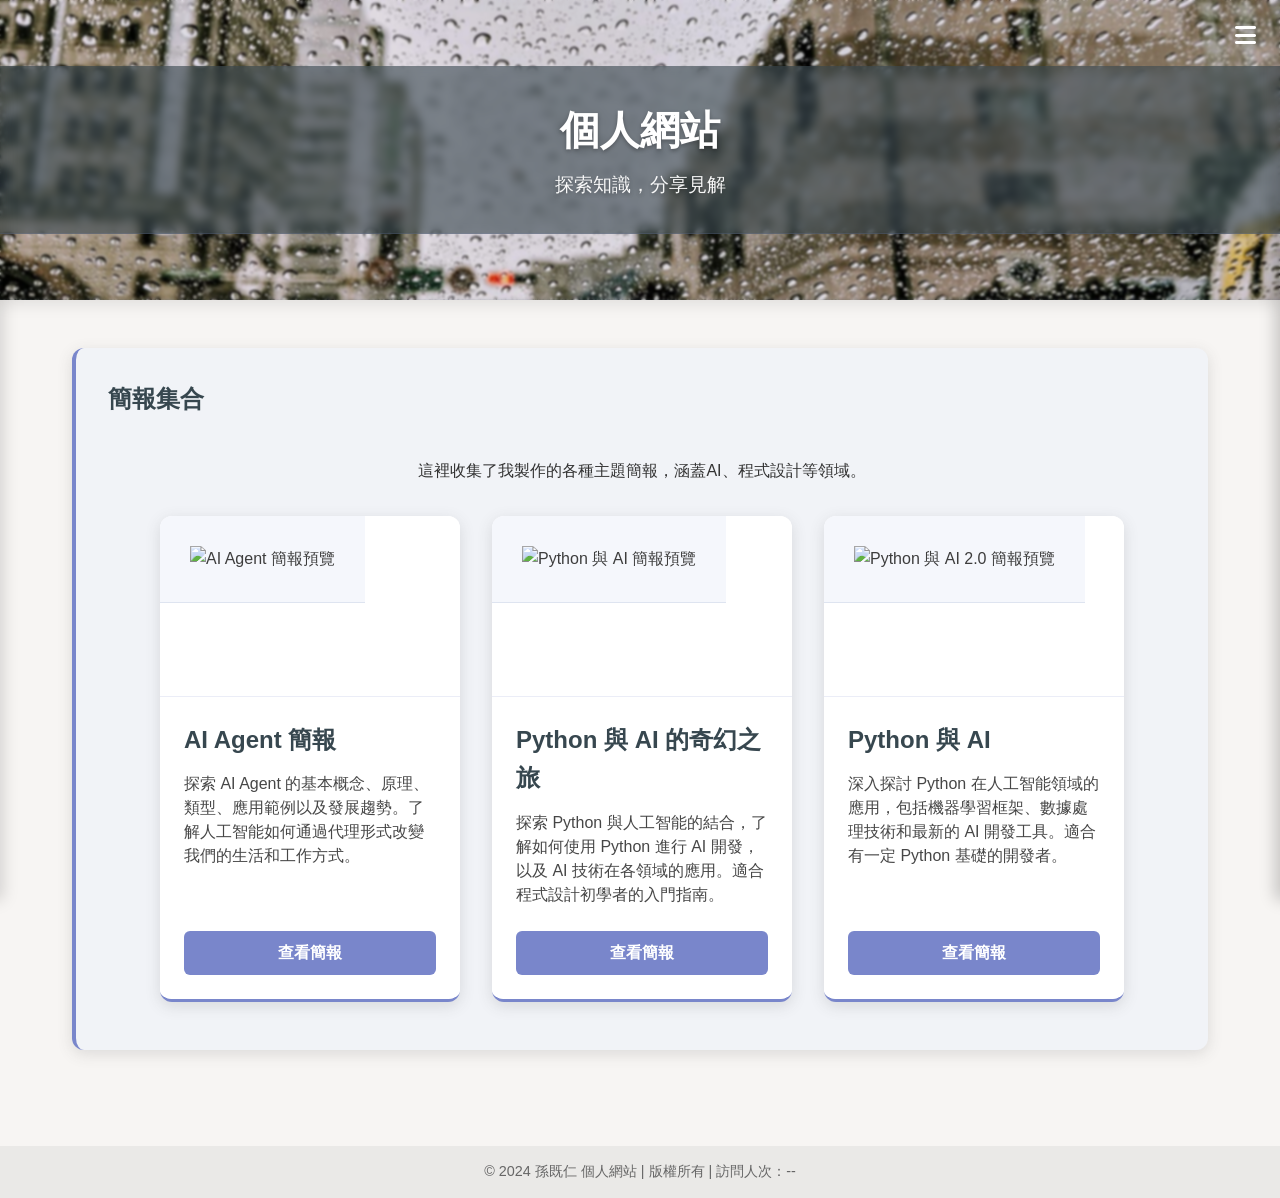
==== index.html @ dba89204 "重構css" ====
<!DOCTYPE html>
<html lang="zh-TW">
<head>
    <meta charset="UTF-8">
    <meta name="viewport" content="width=device-width, initial-scale=1.0">
    <link data-rh="true" rel="icon" href="https://avatars.githubusercontent.com/u/67739845?v=4">
    <title>個人網站 | 首頁</title>
    
    <!-- 核心腳本優先載入 -->
    <script src="script/analytics/ga-init.js"></script>
    
    <!-- Firebase SDK -->
    <script src="https://www.gstatic.com/firebasejs/9.22.0/firebase-app-compat.js"></script>
    <script src="https://www.gstatic.com/firebasejs/9.22.0/firebase-database-compat.js"></script>
    
    <!-- Firebase配置和初始化 -->
    <script src="config/firebase-config.js"></script>
    <script src="script/firebase/firebase-init.js"></script>
    <script src="script/firebase/visitor-counter.js"></script>
    <script src="script/firebase/blog-loader-firebase.js"></script>
    
    <!-- CSS樣式表 -->
    <link rel="stylesheet" href="https://cdnjs.cloudflare.com/ajax/libs/font-awesome/6.4.0/css/all.min.css">
    <!-- 結構化CSS主文件 -->
    <link rel="stylesheet" href="style/main.css">
</head>
<body>
    <div class="page-transition-overlay"></div>
    
    <!-- 添加小屏幕侧边栏覆盖层 -->
    <div class="mobile-sidebar-overlay"></div>
    
    <div id="sidebar">
        <!-- 用戶資訊區塊 -->
        <div class="user-profile">
            <div class="user-avatar-container">
                <img src="images/profile/avatar.jpg" alt="用戶頭像" class="user-avatar">
                <!-- <span class="notification-badge">3</span> -->
            </div>
            <div class="user-name">孫既仁</div>
            <!-- 添加側邊欄關閉按鈕 -->
            <button id="sidebarClose"><i class="fa fa-times"></i></button>
        </div>
        <!-- 側邊欄菜單 -->
        <div class="sidebar-menu">
            <a href="#" class="sidebar-item active" data-section="presentations"><i class="fa fa-desktop"></i>簡報</a>
            <a href="#" class="sidebar-item" data-section="projects"><i class="fa fa-code"></i>專案</a>
            <a href="#" class="sidebar-item" data-section="blog"><i class="fa fa-pencil"></i>部落格</a>
            <a href="#" class="sidebar-item" data-section="playground"><i class="fa fa-flask"></i>AI 實驗室</a>
            <a href="#" class="sidebar-item" data-section="about"><i class="fa fa-user"></i>關於我</a>
            <a href="#" class="sidebar-item" data-section="skills"><i class="fa fa-star"></i>專業技能</a>
            <a href="#" class="sidebar-item" data-section="resources"><i class="fa fa-book"></i>網路資源</a>
        </div>
        
        <!-- 主題切換器移至側邊欄底部 -->
        <div class="theme-switcher">
            <div class="theme-option active" data-theme="default" title="藍紫主題"></div>
            <div class="theme-option" data-theme="dark" title="深色主題"></div>
            <div class="theme-option" data-theme="green" title="綠色主題"></div>
            <div class="theme-option" data-theme="ocean" title="海洋主題"></div>
            <div class="theme-option" data-theme="warm" title="暖色主題"></div>
        </div>
    </div>

    <div id="mainContent">
        <header class="header-container">
            <!-- 菜單按鈕保持 hamburger 圖標 -->
            <button id="menuToggle"><i class="fa fa-bars"></i></button>
            <img src="images/banners/header-bg.jpg" alt="header背景圖片" class="banner-image">
            <div class="header-content">
                <h1>個人網站</h1>
                <p class="subtitle">探索知識，分享見解</p>
            </div>
        </header>
        
        <div class="container">
            <!-- 簡報區塊 -->
            <div class="section active" id="presentations">
                <h2 class="section-title">簡報集合</h2>
                <p style="text-align: center; margin-bottom: 2rem;">這裡收集了我製作的各種主題簡報，涵蓋AI、程式設計等領域。</p>
                <div class="slides-grid">
                    <!-- AI Agent 簡報卡片 -->
                    <div class="slide-card">
                        <div class="card-preview">
                            <img src="https://cdn-icons-png.flaticon.com/512/8637/8637099.png" alt="AI Agent 簡報預覽">
                            <div class="card-overlay"></div>
                        </div>
                        <div class="card-content">
                            <h2 class="card-title">AI Agent 簡報</h2>
                            <p class="card-description">探索 AI Agent 的基本概念、原理、類型、應用範例以及發展趨勢。了解人工智能如何通過代理形式改變我們的生活和工作方式。</p>
                            <a href="slides/aiagent/" class="card-link">查看簡報</a>
                        </div>
                    </div>
                    
                    <!-- Python 與 AI 簡報卡片 -->
                    <div class="slide-card">
                        <div class="card-preview">
                            <img src="https://cdn-icons-png.flaticon.com/512/5968/5968350.png" alt="Python 與 AI 簡報預覽">
                            <div class="card-overlay"></div>
                        </div>
                        <div class="card-content">
                            <h2 class="card-title">Python 與 AI 的奇幻之旅</h2>
                            <p class="card-description">探索 Python 與人工智能的結合，了解如何使用 Python 進行 AI 開發，以及 AI 技術在各領域的應用。適合程式設計初學者的入門指南。</p>
                            <a href="slides/talk-python-ai/" class="card-link">查看簡報</a>
                        </div>
                    </div>
                    
                    <!-- Python 與 AI 2.0 簡報卡片 -->
                    <div class="slide-card">
                        <div class="card-preview">
                            <img src="https://cdn-icons-png.flaticon.com/512/5968/5968350.png" alt="Python 與 AI 2.0 簡報預覽">
                            <div class="card-overlay"></div>
                        </div>
                        <div class="card-content">
                            <h2 class="card-title">Python 與 AI</h2>
                            <p class="card-description">深入探討 Python 在人工智能領域的應用，包括機器學習框架、數據處理技術和最新的 AI 開發工具。適合有一定 Python 基礎的開發者。</p>
                            <a href="slides/talk-python-ai-2" class="card-link">查看簡報</a>
                        </div>
                    </div>
                </div>
            </div>
            
            <!-- 專案展示區塊 -->
            <div class="section" id="projects">
                <h2 class="section-title">專案展示</h2>
                <p style="text-align: center; margin-bottom: 2rem;">這裡展示了我的開發專案，包括前後端、AI應用等多種類型。</p>
                <div class="projects-grid">
                    <!-- 專案卡片範例 -->
                    <div class="project-card">
                        <div class="card-preview">
                            <img src="projects/images/personal-web.png" alt="網站開發專案">
                            <div class="card-overlay"></div>
                        </div>
                        <div class="card-content">
                            <h2 class="card-title">個人網站開發</h2>
                            <p class="card-description">使用html、css和javascript開發的響應式個人網站，包含多個功能頁面和互動元素。</p>
                            <p><small>技術：html/css, javascript</small></p>
                            <a href="https://sjenwork.github.io/" class="card-link">查看專案</a>
                        </div>
                    </div>
                    
                    <!-- rag專案卡片 -->
                    <div class="project-card">
                        <div class="card-preview">
                            <img src="projects/images/RAG.png" alt="rag檢索增強生成專案">
                            <div class="card-overlay"></div>
                        </div>
                        <div class="card-content">
                            <h2 class="card-title">RAG 檢索增強生成系統</h2>
                            <p class="card-description">結合向量資料庫庫與大型語言模型的問答系統，規劃能夠讓使用者自行新增主題，上傳文件，進行提問。</p>
                            <p class="project-status"><span class="status-badge in-progress">開發中</span> 目前僅有前端頁面，後端持續開發中。</p>
                            <p><small>技術：Vector DB, LLM, React, Next.js, Tailwind CSS, Python, FastAPI</small></p>
                            <a href="projects/rag-qa-system/" class="card-link">查看專案</a>
                        </div>
                    </div>
                    
                    
                    <!-- 儀表板專案卡片 -->
                    <div class="project-card">
                        <div class="card-preview">
                            <img src="projects/images/dashboard.png" alt="數據儀表板專案">
                            <div class="card-overlay"></div>
                        </div>
                        <div class="card-content">
                            <h2 class="card-title">互動式數據儀表板</h2>
                            <p class="card-description">從需求端角度出發，為化學雲專案測試開發展示用，從展示應用功能上簡要說明完成後的效益。</p>
                            <p><small>技術：Responsive Design, HTML/CSS, JavaScript, Bootstrap 5, Chart.js</small></p>
                            <a href="projects/dashbroad" class="card-link">查看專案</a>
                        </div>
                    </div>
                </div>
            </div>
            
            <!-- 部落格文章區塊 -->
            <div class="section" id="blog">
                <h2 class="section-title">部落格文章</h2>
                <p style="text-align: center; margin-bottom: 2rem;">這裡會有我的學習筆記與心得，記錄我的知識探索歷程。</p>
                <div class="blog-grid">
                    <!-- 部落格文章卡片將從blog.json動態加載 -->
                </div>
            </div>
            
            <!-- AI 實驗室區塊 -->
            <div class="section" id="playground">
                <h2 class="section-title">AI 實驗室</h2>
                <p style="text-align: center; margin-bottom: 2rem;">這裡提供了一系列 AI 功能的互動式演示，讓你體驗人工智能的魅力。</p>
                
                <div class="playground-container">
                    <!-- 文本生成實驗 -->
                    <div class="playground-card">
                        <h3 class="playground-title">文本生成</h3>
                        <div class="playground-content">
                            <p>輸入提示詞，讓 AI 為你生成創意文本。</p>
                            <div class="playground-control">
                                <textarea class="playground-input" placeholder="輸入一個提示詞，例如：寫一首關於人工智能的短詩..." rows="3"></textarea>
                                <button class="playground-button" data-function="text-generation">生成</button>
                            </div>
                            <div class="playground-result">
                                <div class="result-placeholder">AI 生成的內容將顯示在這裡...</div>
                                <div class="result-content" style="display: none;"></div>
                            </div>
                        </div>
                    </div>
                    

                </div>
                
                <div class="playground-disclaimer">
                    <p><i class="fa fa-info-circle"></i> 注意：這些 AI 功能僅供演示和學習目的，實際效果可能因模型和網絡狀況而異。</p>
                </div>
            </div>
            
            <!-- 學習資源區塊 -->
            <div class="section" id="resources">
                <h2 class="section-title">推薦資源</h2>
                <p style="text-align: center; margin-bottom: 2rem;">這裡匯集了我有興趣的網路資源，歡迎大家一起來探索！</p>
                <div class="resources-grid">
                    <!-- 資源項目將從JSON文件動態加載 -->
                </div>
            </div>
            
            <!-- 關於我區塊 -->
            <div class="section" id="about">
                <h2 class="section-title">關於我</h2>
                <div class="profile">
                    <img src="images/profile/avatar.jpg" alt="個人照片" class="profile-image">
                    <h3 style="font-size: 1.8rem; margin-bottom: 1rem;">孫既仁</h3>
                    <p style="font-size: 1.2rem; opacity: 0.8; margin-bottom: 1.5rem;">AI 開發者 | Web 開發者 | 技術講師</p>
                </div>
                
                <div class="about-content">
                    <!-- 聯絡資訊將從contact.json動態加載 -->
                </div>
            </div>

            <!-- 技能區塊 -->
            <div class="section" id="skills">
                <h2 class="section-title">專業技能</h2>
                <p style="text-align: center; margin-bottom: 2rem;">這裡展示了我專精的技術領域和相關技能。</p>
                <div id="skills-container" class="skill-grid">
                    <!-- 技能項目將從JSON文件動態加載 -->
                </div>
            </div>
        </div>
        
        <footer>
            <p>&copy; 2024 孫既仁 個人網站 | 版權所有 | 訪問人次：<span class="visitor-count">--</span></p>
        </footer>
    </div>
    
    <div class="construction-notice">
        <div class="notice-content">
            <i class="fa fa-exclamation-triangle"></i>
            <h2>網站建置中</h2>
            <p>親愛的訪客，本網站目前正在建置中，部分功能暫時不可用。</p>
            <p>我們正在努力完善網站內容，感謝您的耐心等待。</p>
            <button class="notice-close">我知道了</button>
        </div>
    </div>

    <!-- 資源詳情側邊欄 -->
    <div id="resourceSidebar" class="resource-sidebar">
        <div class="resource-sidebar-header">
            <button id="resourceSidebarClose" class="resource-close-btn"><i class="fa fa-times"></i></button>
            <div class="resource-header-content">
                <div id="resourceIcon" class="resource-sidebar-icon">
                    <i class="fas fa-book"></i>
                </div>
                <h2 id="resourceTitle" class="resource-sidebar-title">資源標題</h2>
            </div>
        </div>
        <div class="resource-sidebar-content">
            <div id="resourceDescription" class="resource-sidebar-description">
                資源描述內容將顯示在這裡...
            </div>
            
            <div id="resourceLink" class="resource-sidebar-link-container">
                <a href="#" target="_blank" class="resource-sidebar-link">
                    <i class="fas fa-external-link-alt"></i> 打開連結
                </a>
            </div>
            
            <div id="subItemsContainer" class="resource-subitems-container">
                <h3>相關內容</h3>
                <div id="subItemsList" class="resource-subitems-list">
                    <!-- 子項目將在此動態生成 -->
                </div>
            </div>
        </div>
    </div>
    
    <!-- 遮罩層 -->
    <div id="sidebarOverlay" class="sidebar-overlay"></div>

    <!-- 腳本加載順序非常重要！ -->
    <!-- 側邊欄腳本必須優先載入 -->
    <script src="script/sidebar/main-menu/sidebar-menu.js"></script>
    
    <!-- 核心腳本 -->
    <script src="script/core/app.js"></script>
    
    <!-- 資源側邊欄 -->
    <script src="script/sidebar/resource/resource-sidebar.js"></script>

    <!-- 互動腳本 -->
    <script src="script/interaction/input/mobile-gestures.js"></script>
    <script src="script/interaction/input/keyboard-shortcuts.js"></script>

    <!-- 分析腳本 -->
    <script src="script/analytics/analytics.js"></script>
    <script src="script/analytics/user-behavior.js"></script>

    <!-- UI腳本 -->
    <script src="script/ui/scroll-effects/scroll-detection.js"></script>
    <script src="script/ui/construction.js"></script>
    <script src="script/ui/themes.js"></script>
    
    <!-- 資料載入腳本 -->
    <script src="script/data-loaders/data-loaded.js"></script>

    <!-- 頁面腳本 -->
    <script src="script/pages/playground/playground.js"></script>
</body>
</html>
---- style/main.css ----
/* main.css - 主要樣式文件，導入所有其他CSS組件 */

/* 基礎樣式 */
@import 'base/reset.css';
@import 'base/typography.css';
@import 'base/animations.css';

/* 主題變數和主題 */
@import 'themes/variables.css';
@import 'themes/default-theme.css';
@import 'themes/dark-theme.css';
@import 'themes/green-theme.css';
@import 'themes/ocean-theme.css';
@import 'themes/warm-theme.css';

/* 布局元素 */
@import 'layout/grid.css';
@import 'layout/container.css';
@import 'layout/header.css';
@import 'layout/footer.css';
@import 'layout/responsive.css';

/* 組件 */
@import 'components/cards.css';
@import 'components/buttons.css';
@import 'components/profile.css';
@import 'components/skills.css';
@import 'components/resource-items.css';
@import 'components/sidebar.css';
@import 'components/menu-toggle.css';

/* UI元素 */
@import 'ui/dialog.css';
@import 'ui/shortcut-guide.css';
@import 'ui/gesture-tips.css';
@import 'ui/back-to-top.css';
@import 'ui/construction-notice.css';

/* 功能 */
@import 'features/ai-playground.css';
@import 'features/chat-bot.css';
@import 'features/resource-sidebar.css';

/* 頁面特定樣式 */
@import 'pages/blog-reader.css';
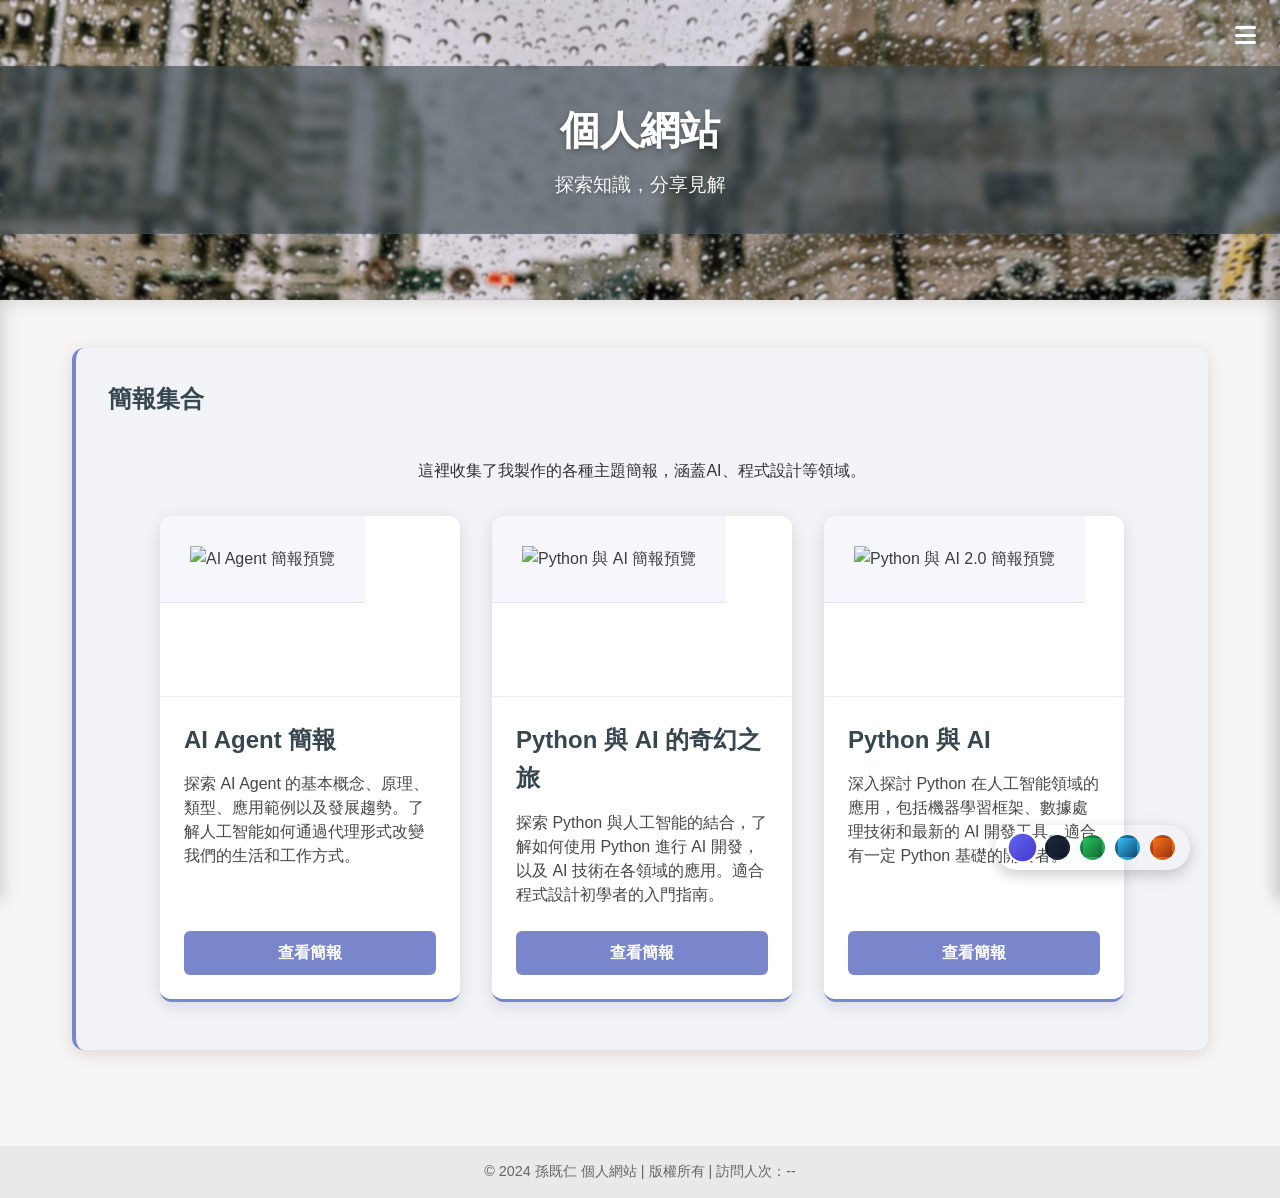
==== commit 875e04e7: "重構css與js" ====
--- a/index.html
+++ b/index.html
@@ -50,15 +50,6 @@
             <a href="#" class="sidebar-item" data-section="about"><i class="fa fa-user"></i>關於我</a>
             <a href="#" class="sidebar-item" data-section="skills"><i class="fa fa-star"></i>專業技能</a>
             <a href="#" class="sidebar-item" data-section="resources"><i class="fa fa-book"></i>網路資源</a>
-        </div>
-        
-        <!-- 主題切換器移至側邊欄底部 -->
-        <div class="theme-switcher">
-            <div class="theme-option active" data-theme="default" title="藍紫主題"></div>
-            <div class="theme-option" data-theme="dark" title="深色主題"></div>
-            <div class="theme-option" data-theme="green" title="綠色主題"></div>
-            <div class="theme-option" data-theme="ocean" title="海洋主題"></div>
-            <div class="theme-option" data-theme="warm" title="暖色主題"></div>
         </div>
     </div>
 
@@ -313,7 +304,8 @@
     <!-- UI腳本 -->
     <script src="script/ui/scroll-effects/scroll-detection.js"></script>
     <script src="script/ui/construction.js"></script>
-    <script src="script/ui/themes.js"></script>
+    <script src="script/ui/theme-switcher.js"></script>
+    <script src="script/ui/back-to-top.js"></script>
     
     <!-- 資料載入腳本 -->
     <script src="script/data-loaders/data-loaded.js"></script>
--- a/style/main.css
+++ b/style/main.css
@@ -35,6 +35,7 @@
 @import 'ui/gesture-tips.css';
 @import 'ui/back-to-top.css';
 @import 'ui/construction-notice.css';
+@import 'ui/theme-switcher.css';
 
 /* 功能 */
 @import 'features/ai-playground.css';
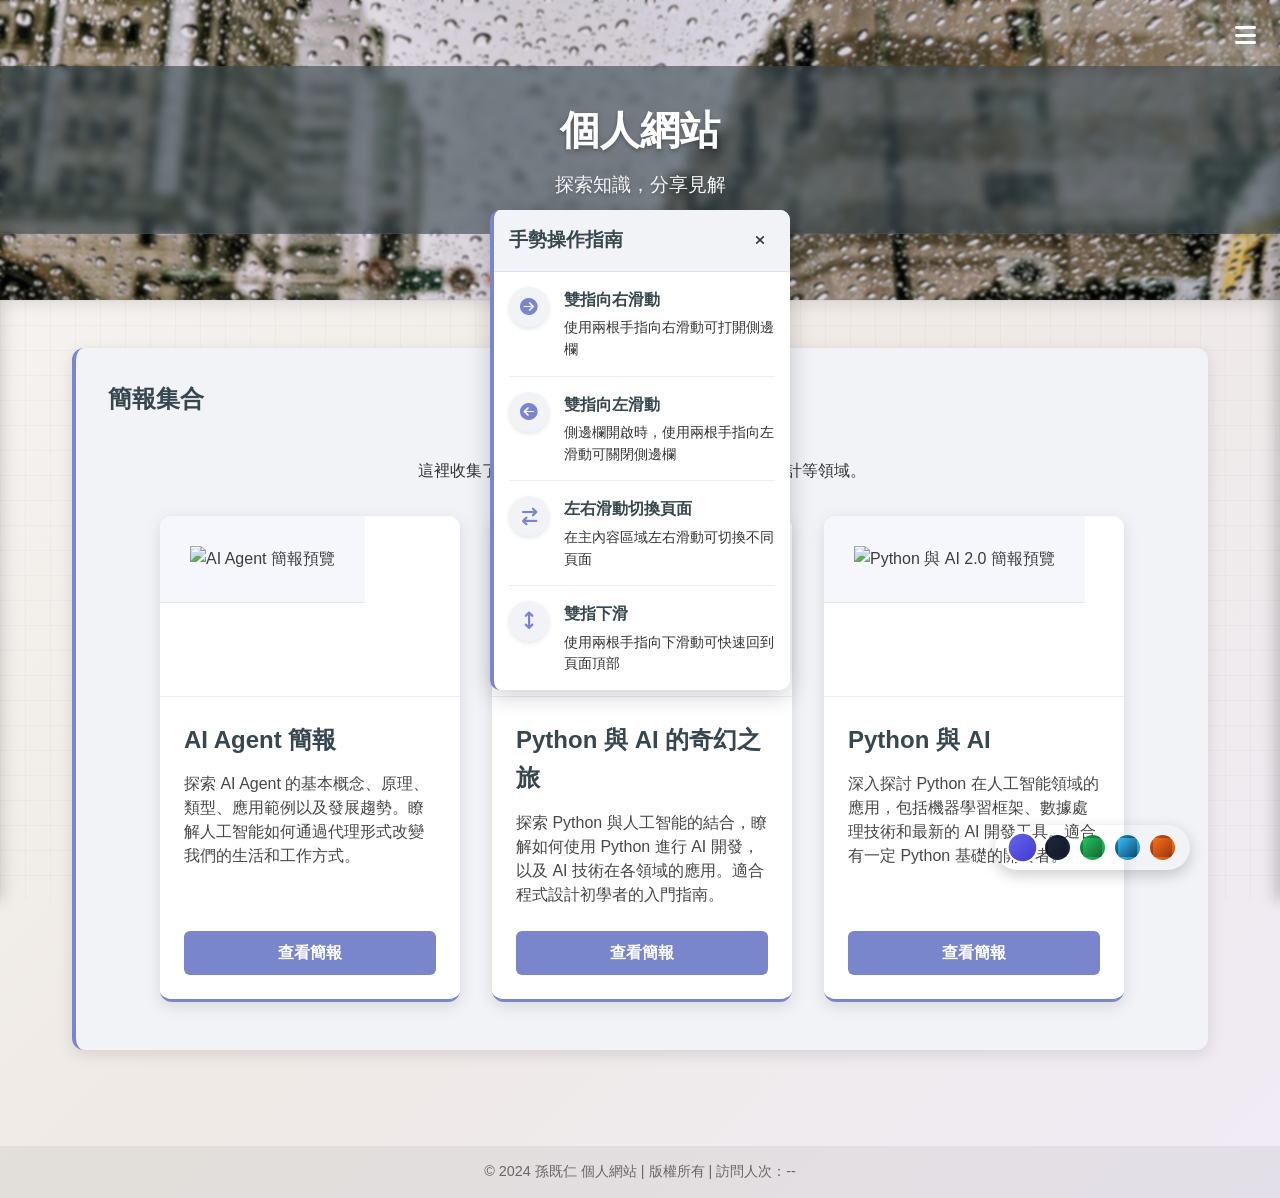
==== commit 1f9694ed: "把index對應的css放進pages中" ====
--- a/index.html
+++ b/index.html
@@ -22,12 +22,12 @@
     <!-- CSS樣式表 -->
     <link rel="stylesheet" href="https://cdnjs.cloudflare.com/ajax/libs/font-awesome/6.4.0/css/all.min.css">
     <!-- 結構化CSS主文件 -->
-    <link rel="stylesheet" href="style/main.css">
+    <link rel="stylesheet" href="style/pages/index/main.css">
 </head>
 <body>
     <div class="page-transition-overlay"></div>
     
-    <!-- 添加小屏幕侧边栏覆盖层 -->
+    <!-- 添加小屏幕側邊欄覆蓋層 -->
     <div class="mobile-sidebar-overlay"></div>
     
     <div id="sidebar">
@@ -78,7 +78,7 @@
                         </div>
                         <div class="card-content">
                             <h2 class="card-title">AI Agent 簡報</h2>
-                            <p class="card-description">探索 AI Agent 的基本概念、原理、類型、應用範例以及發展趨勢。了解人工智能如何通過代理形式改變我們的生活和工作方式。</p>
+                            <p class="card-description">探索 AI Agent 的基本概念、原理、類型、應用範例以及發展趨勢。瞭解人工智能如何通過代理形式改變我們的生活和工作方式。</p>
                             <a href="slides/aiagent/" class="card-link">查看簡報</a>
                         </div>
                     </div>
@@ -91,7 +91,7 @@
                         </div>
                         <div class="card-content">
                             <h2 class="card-title">Python 與 AI 的奇幻之旅</h2>
-                            <p class="card-description">探索 Python 與人工智能的結合，了解如何使用 Python 進行 AI 開發，以及 AI 技術在各領域的應用。適合程式設計初學者的入門指南。</p>
+                            <p class="card-description">探索 Python 與人工智能的結合，瞭解如何使用 Python 進行 AI 開發，以及 AI 技術在各領域的應用。適合程式設計初學者的入門指南。</p>
                             <a href="slides/talk-python-ai/" class="card-link">查看簡報</a>
                         </div>
                     </div>
@@ -146,14 +146,14 @@
                     </div>
                     
                     
-                    <!-- 儀表板專案卡片 -->
+                    <!-- 儀錶板專案卡片 -->
                     <div class="project-card">
                         <div class="card-preview">
-                            <img src="projects/images/dashboard.png" alt="數據儀表板專案">
-                            <div class="card-overlay"></div>
-                        </div>
-                        <div class="card-content">
-                            <h2 class="card-title">互動式數據儀表板</h2>
+                            <img src="projects/images/dashboard.png" alt="數據儀錶板專案">
+                            <div class="card-overlay"></div>
+                        </div>
+                        <div class="card-content">
+                            <h2 class="card-title">互動式數據儀錶板</h2>
                             <p class="card-description">從需求端角度出發，為化學雲專案測試開發展示用，從展示應用功能上簡要說明完成後的效益。</p>
                             <p><small>技術：Responsive Design, HTML/CSS, JavaScript, Bootstrap 5, Chart.js</small></p>
                             <a href="projects/dashbroad" class="card-link">查看專案</a>
--- a/style/pages/index/main.css
+++ b/style/pages/index/main.css
@@ -0,0 +1,46 @@
+/* main.css - 主要樣式文件，導入所有其他CSS組件 */
+
+/* 基礎樣式 */
+@import 'base/reset.css';
+@import 'base/typography.css';
+@import 'base/animations.css';
+
+/* 主題變數和主題 */
+@import 'themes/variables.css';
+@import 'themes/default-theme.css';
+@import 'themes/dark-theme.css';
+@import 'themes/green-theme.css';
+@import 'themes/ocean-theme.css';
+@import 'themes/warm-theme.css';
+
+/* 布局元素 */
+@import 'layout/grid.css';
+@import 'layout/container.css';
+@import 'layout/header.css';
+@import 'layout/footer.css';
+@import 'layout/responsive.css';
+
+/* 組件 */
+@import 'components/cards.css';
+@import 'components/buttons.css';
+@import 'components/profile.css';
+@import 'components/skills.css';
+@import 'components/resource-items.css';
+@import 'components/sidebar.css';
+@import 'components/menu-toggle.css';
+
+/* UI元素 */
+@import 'ui/dialog.css';
+@import 'ui/shortcut-guide.css';
+@import 'ui/gesture-tips.css';
+@import 'ui/back-to-top.css';
+@import 'ui/construction-notice.css';
+@import 'ui/theme-switcher.css';
+
+/* 功能 */
+@import 'features/ai-playground.css';
+@import 'features/chat-bot.css';
+@import 'features/resource-sidebar.css';
+
+/* 頁面特定樣式 */
+@import 'pages/blog-reader.css'; 
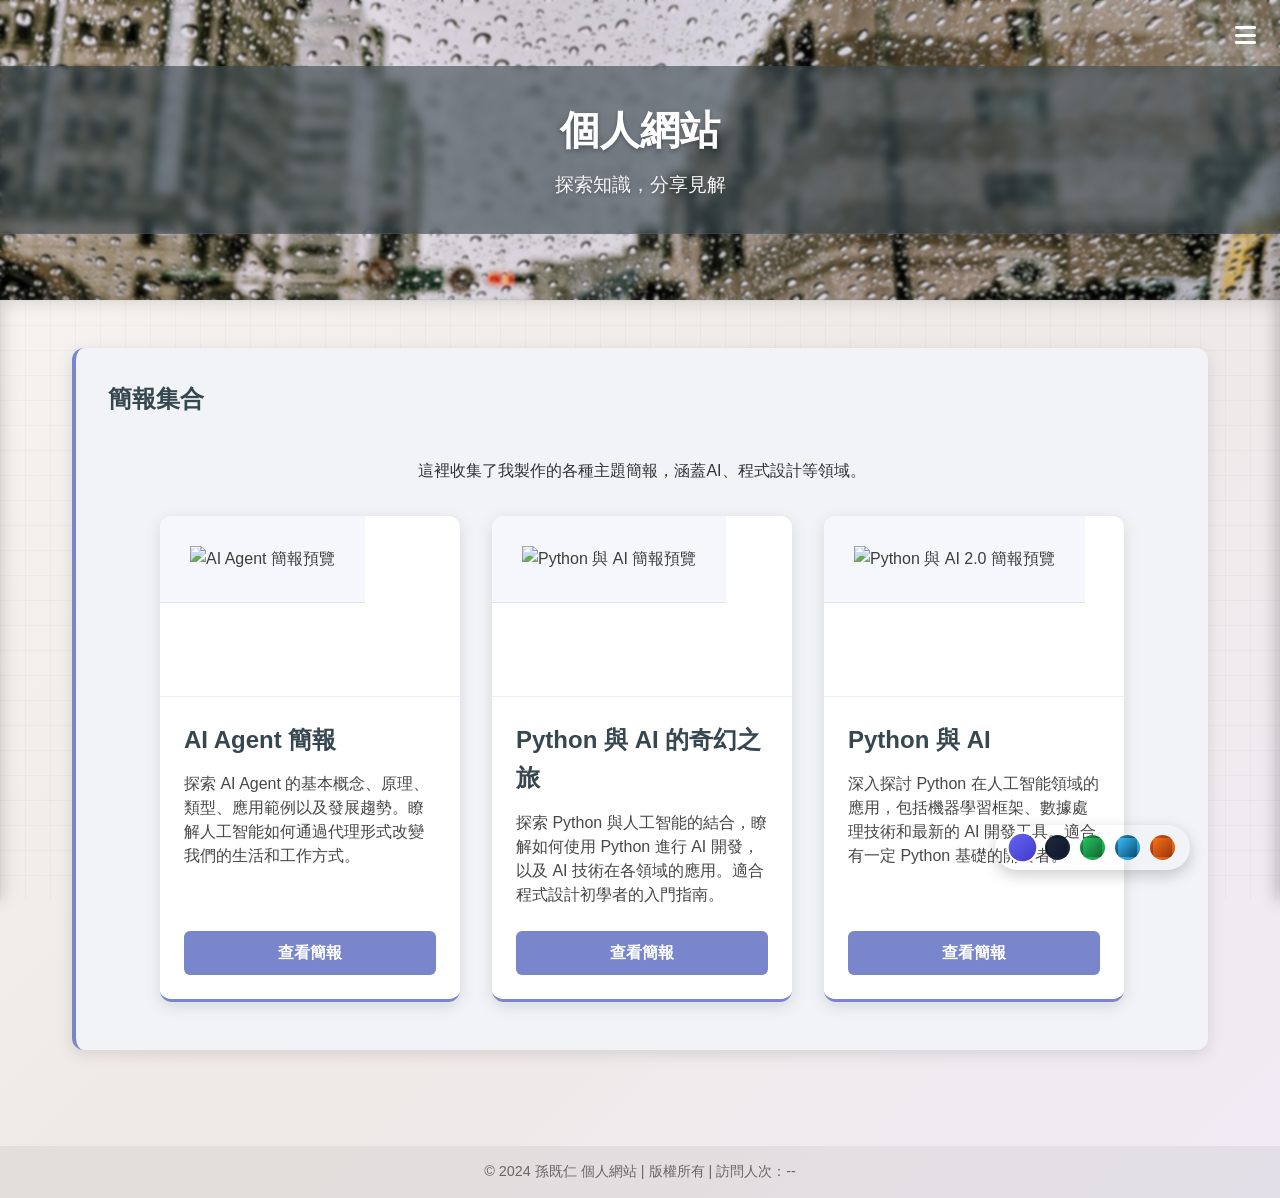
==== commit e61c344e: "把index的資料放進pages/index中" ====
--- a/index.html
+++ b/index.html
@@ -7,7 +7,7 @@
     <title>個人網站 | 首頁</title>
     
     <!-- 核心腳本優先載入 -->
-    <script src="script/analytics/ga-init.js"></script>
+    <script src="script/pages/index/analytics/ga-init.js"></script>
     
     <!-- Firebase SDK -->
     <script src="https://www.gstatic.com/firebasejs/9.22.0/firebase-app-compat.js"></script>
@@ -15,9 +15,9 @@
     
     <!-- Firebase配置和初始化 -->
     <script src="config/firebase-config.js"></script>
-    <script src="script/firebase/firebase-init.js"></script>
-    <script src="script/firebase/visitor-counter.js"></script>
-    <script src="script/firebase/blog-loader-firebase.js"></script>
+    <script src="script/pages/index/firebase/firebase-init.js"></script>
+    <script src="script/pages/index/firebase/visitor-counter.js"></script>
+    <script src="script/pages/index/firebase/blog-loader-firebase.js"></script>
     
     <!-- CSS樣式表 -->
     <link rel="stylesheet" href="https://cdnjs.cloudflare.com/ajax/libs/font-awesome/6.4.0/css/all.min.css">
@@ -285,30 +285,30 @@
 
     <!-- 腳本加載順序非常重要！ -->
     <!-- 側邊欄腳本必須優先載入 -->
-    <script src="script/sidebar/main-menu/sidebar-menu.js"></script>
+    <script src="script/pages/index/sidebar/main-menu/sidebar-menu.js"></script>
     
     <!-- 核心腳本 -->
-    <script src="script/core/app.js"></script>
+    <script src="script/pages/index/core/app.js"></script>
     
     <!-- 資源側邊欄 -->
-    <script src="script/sidebar/resource/resource-sidebar.js"></script>
+    <script src="script/pages/index/sidebar/resource/resource-sidebar.js"></script>
 
     <!-- 互動腳本 -->
-    <script src="script/interaction/input/mobile-gestures.js"></script>
-    <script src="script/interaction/input/keyboard-shortcuts.js"></script>
+    <script src="script/pages/index/interaction/input/mobile-gestures.js"></script>
+    <script src="script/pages/index/interaction/input/keyboard-shortcuts.js"></script>
 
     <!-- 分析腳本 -->
-    <script src="script/analytics/analytics.js"></script>
-    <script src="script/analytics/user-behavior.js"></script>
+    <script src="script/pages/index/analytics/analytics.js"></script>
+    <script src="script/pages/index/analytics/user-behavior.js"></script>
 
     <!-- UI腳本 -->
-    <script src="script/ui/scroll-effects/scroll-detection.js"></script>
-    <script src="script/ui/construction.js"></script>
-    <script src="script/ui/theme-switcher.js"></script>
-    <script src="script/ui/back-to-top.js"></script>
+    <script src="script/pages/index/ui/scroll-effects/scroll-detection.js"></script>
+    <script src="script/pages/index/ui/construction.js"></script>
+    <script src="script/pages/index/ui/theme-switcher.js"></script>
+    <script src="script/pages/index/ui/back-to-top.js"></script>
     
     <!-- 資料載入腳本 -->
-    <script src="script/data-loaders/data-loaded.js"></script>
+    <script src="script/pages/index/data-loaders/data-loaded.js"></script>
 
     <!-- 頁面腳本 -->
     <script src="script/pages/playground/playground.js"></script>
--- a/style/pages/index/main.css
+++ b/style/pages/index/main.css
@@ -43,4 +43,4 @@
 @import 'features/resource-sidebar.css';
 
 /* 頁面特定樣式 */
-@import 'pages/blog-reader.css'; +@import '../blog-reader/blog-reader.css'; 
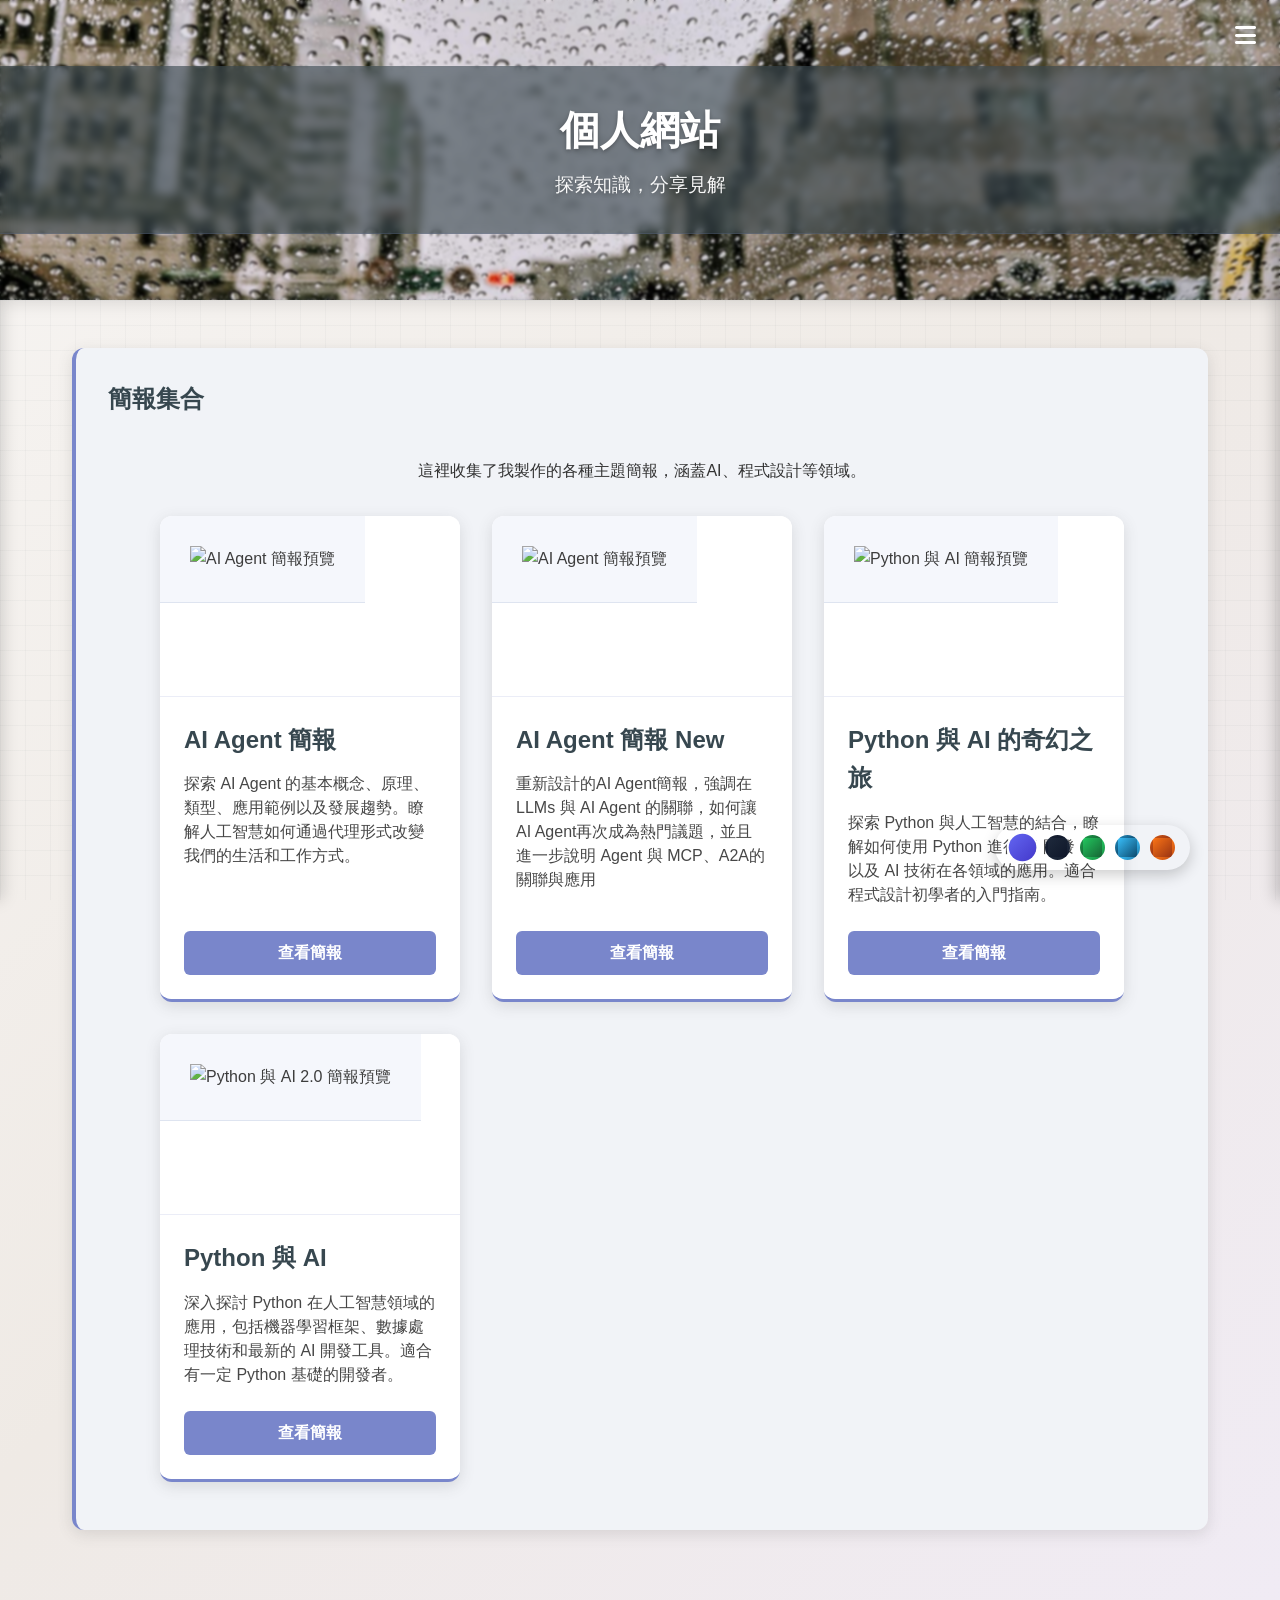
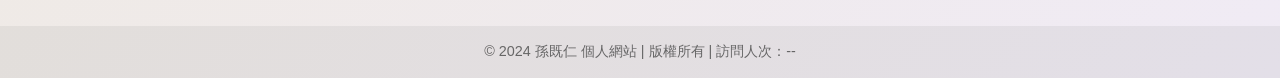
==== commit a5fc7207: "update slides" ====
--- a/index.html
+++ b/index.html
@@ -23,6 +23,11 @@
     <link rel="stylesheet" href="https://cdnjs.cloudflare.com/ajax/libs/font-awesome/6.4.0/css/all.min.css">
     <!-- 結構化CSS主文件 -->
     <link rel="stylesheet" href="style/pages/index/main.css">
+    
+    <!-- 引入 Markdown 解析器和語法高亮 -->
+    <script src="https://cdn.jsdelivr.net/npm/marked/marked.min.js"></script>
+    <script src="https://cdnjs.cloudflare.com/ajax/libs/highlight.js/11.9.0/highlight.min.js"></script>
+    <link rel="stylesheet" href="https://cdnjs.cloudflare.com/ajax/libs/highlight.js/11.9.0/styles/github.min.css">
 </head>
 <body>
     <div class="page-transition-overlay"></div>
@@ -78,11 +83,25 @@
                         </div>
                         <div class="card-content">
                             <h2 class="card-title">AI Agent 簡報</h2>
-                            <p class="card-description">探索 AI Agent 的基本概念、原理、類型、應用範例以及發展趨勢。瞭解人工智能如何通過代理形式改變我們的生活和工作方式。</p>
+                            <p class="card-description">探索 AI Agent 的基本概念、原理、類型、應用範例以及發展趨勢。瞭解人工智慧如何通過代理形式改變我們的生活和工作方式。</p>
                             <a href="slides/aiagent/" class="card-link">查看簡報</a>
                         </div>
                     </div>
                     
+                    <!-- AI Agent 2.0 簡報卡片 -->
+                    <div class="slide-card">
+                        <div class="card-preview">
+                            <img src="https://cdn-icons-png.flaticon.com/512/8637/8637099.png" alt="AI Agent 簡報預覽">
+                            <div class="card-overlay"></div>
+                        </div>
+                        <div class="card-content">
+                            <h2 class="card-title">AI Agent 簡報 New</h2>
+                            <p class="card-description">重新設計的AI Agent簡報，強調在 LLMs 與 AI Agent 的關聯，如何讓 AI Agent再次成為熱門議題，並且進一步說明 Agent 與 MCP、A2A的關聯與應用</p>
+                            <a href="slides/ai-agent/" class="card-link">查看簡報</a>
+                        </div>
+                    </div>                    
+                    
+
                     <!-- Python 與 AI 簡報卡片 -->
                     <div class="slide-card">
                         <div class="card-preview">
@@ -91,7 +110,7 @@
                         </div>
                         <div class="card-content">
                             <h2 class="card-title">Python 與 AI 的奇幻之旅</h2>
-                            <p class="card-description">探索 Python 與人工智能的結合，瞭解如何使用 Python 進行 AI 開發，以及 AI 技術在各領域的應用。適合程式設計初學者的入門指南。</p>
+                            <p class="card-description">探索 Python 與人工智慧的結合，瞭解如何使用 Python 進行 AI 開發，以及 AI 技術在各領域的應用。適合程式設計初學者的入門指南。</p>
                             <a href="slides/talk-python-ai/" class="card-link">查看簡報</a>
                         </div>
                     </div>
@@ -104,7 +123,7 @@
                         </div>
                         <div class="card-content">
                             <h2 class="card-title">Python 與 AI</h2>
-                            <p class="card-description">深入探討 Python 在人工智能領域的應用，包括機器學習框架、數據處理技術和最新的 AI 開發工具。適合有一定 Python 基礎的開發者。</p>
+                            <p class="card-description">深入探討 Python 在人工智慧領域的應用，包括機器學習框架、數據處理技術和最新的 AI 開發工具。適合有一定 Python 基礎的開發者。</p>
                             <a href="slides/talk-python-ai-2" class="card-link">查看簡報</a>
                         </div>
                     </div>
@@ -116,7 +135,7 @@
                 <h2 class="section-title">專案展示</h2>
                 <p style="text-align: center; margin-bottom: 2rem;">這裡展示了我的開發專案，包括前後端、AI應用等多種類型。</p>
                 <div class="projects-grid">
-                    <!-- 專案卡片範例 -->
+                    <!-- 網站開發專案 -->
                     <div class="project-card">
                         <div class="card-preview">
                             <img src="projects/images/personal-web.png" alt="網站開發專案">
@@ -145,7 +164,6 @@
                         </div>
                     </div>
                     
-                    
                     <!-- 儀錶板專案卡片 -->
                     <div class="project-card">
                         <div class="card-preview">
@@ -157,6 +175,20 @@
                             <p class="card-description">從需求端角度出發，為化學雲專案測試開發展示用，從展示應用功能上簡要說明完成後的效益。</p>
                             <p><small>技術：Responsive Design, HTML/CSS, JavaScript, Bootstrap 5, Chart.js</small></p>
                             <a href="projects/dashbroad" class="card-link">查看專案</a>
+                        </div>
+                    </div>
+
+                    <!-- LLMs 發展時間軸 -->
+                    <div class="project-card">
+                        <div class="card-preview">
+                            <img src="blogs/images/ai-history.png" alt="LLMs 發展時間軸">
+                            <div class="card-overlay"></div>
+                        </div>
+                        <div class="card-content">
+                            <h2 class="card-title">LLMs 發展時間軸</h2>
+                            <p class="card-description">整合 LLMs 發展時間軸，並且提供互動式功能，讓使用者可以自行探索 LLMs 的發展歷史。</p>
+                            <p><small>技術：Responsive Design, HTML/CSS, JavaScript</small></p>
+                            <a href="projects/LLMs-Timeline" class="card-link">查看專案</a>                            
                         </div>
                     </div>
                 </div>
@@ -174,7 +206,7 @@
             <!-- AI 實驗室區塊 -->
             <div class="section" id="playground">
                 <h2 class="section-title">AI 實驗室</h2>
-                <p style="text-align: center; margin-bottom: 2rem;">這裡提供了一系列 AI 功能的互動式演示，讓你體驗人工智能的魅力。</p>
+                <p style="text-align: center; margin-bottom: 2rem;">這裡提供了一系列 AI 功能的互動式演示，讓你體驗人工智慧的魅力。</p>
                 
                 <div class="playground-container">
                     <!-- 文本生成實驗 -->
@@ -183,7 +215,7 @@
                         <div class="playground-content">
                             <p>輸入提示詞，讓 AI 為你生成創意文本。</p>
                             <div class="playground-control">
-                                <textarea class="playground-input" placeholder="輸入一個提示詞，例如：寫一首關於人工智能的短詩..." rows="3"></textarea>
+                                <textarea class="playground-input" placeholder="輸入一個提示詞，例如：寫一首關於人工智慧的短詩..." rows="3"></textarea>
                                 <button class="playground-button" data-function="text-generation">生成</button>
                             </div>
                             <div class="playground-result">
@@ -212,7 +244,6 @@
             
             <!-- 關於我區塊 -->
             <div class="section" id="about">
-                <h2 class="section-title">關於我</h2>
                 <div class="profile">
                     <img src="images/profile/avatar.jpg" alt="個人照片" class="profile-image">
                     <h3 style="font-size: 1.8rem; margin-bottom: 1rem;">孫既仁</h3>
